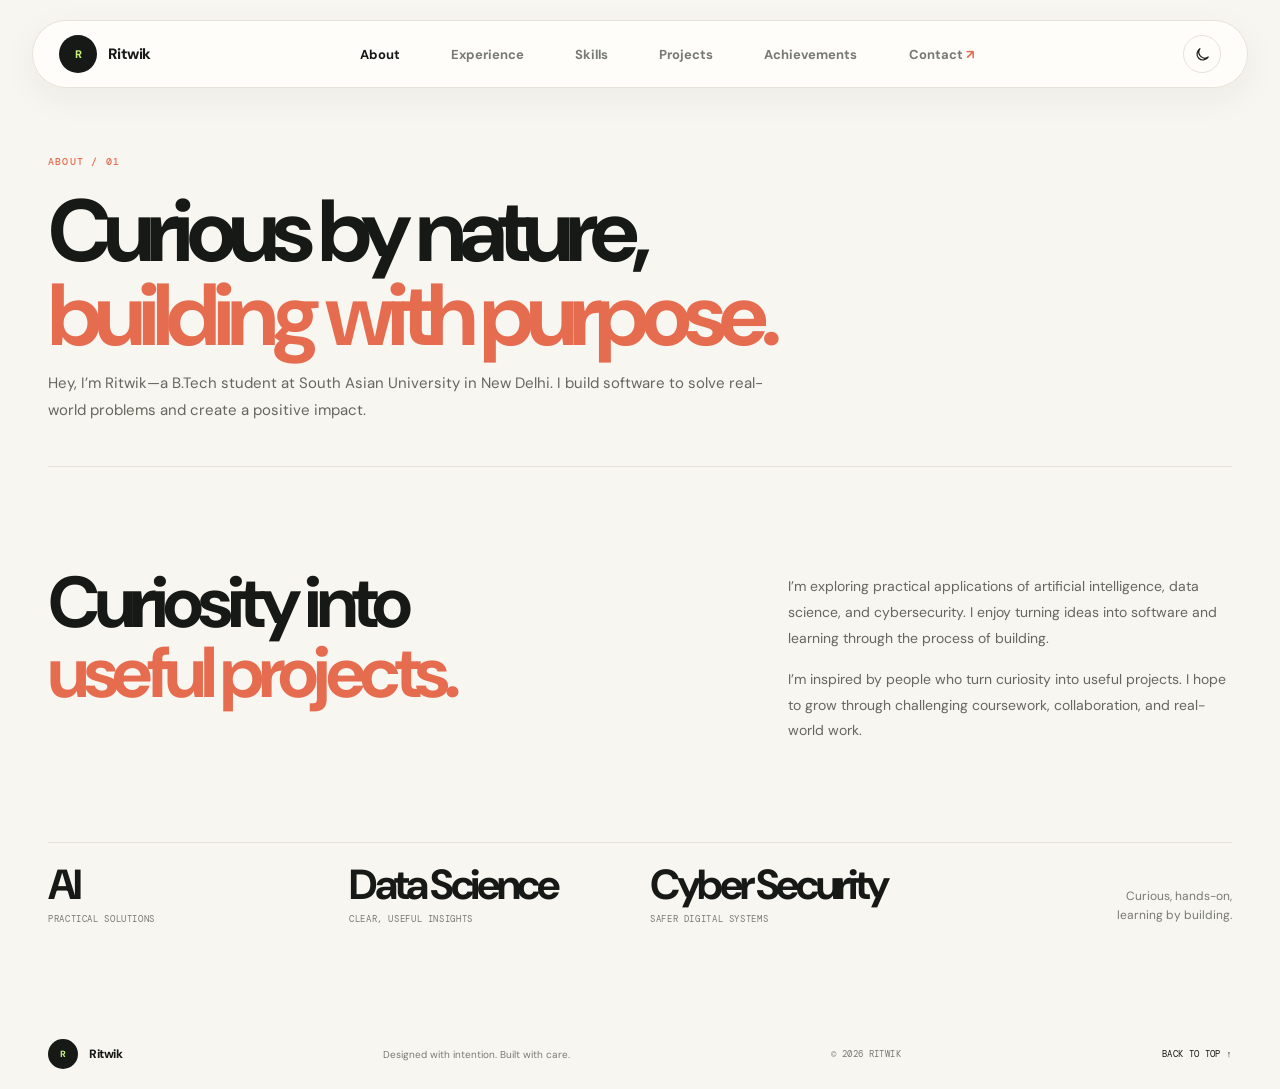
==== about.html @ ce810cea "Uploaded all the necessary files of my Portfolio" ====
<!doctype html>
<html lang="en">
  <head>
    <meta charset="UTF-8" />
    <meta name="viewport" content="width=device-width, initial-scale=1.0" />
    <meta name="description" content="Learn about Ritwik, a computer science student interested in AI, data science, and cybersecurity." />
    <meta name="theme-color" content="#f8f6f1" />
    <title>About — Ritwik</title>
    <link rel="preconnect" href="https://fonts.googleapis.com" />
    <link rel="preconnect" href="https://fonts.gstatic.com" crossorigin />
    <link href="https://fonts.googleapis.com/css2?family=DM+Mono:wght@400;500&family=DM+Sans:wght@400;500;600;700;800&display=swap" rel="stylesheet" />
    <link rel="stylesheet" href="styles.css" />
    <script src="script.js" defer></script>
  </head>
  <body>
    <header class="site-header">
      <a class="brand" href="index.html" aria-label="Ritwik, home"><span class="brand-mark">R</span><span>Ritwik</span></a>
      <nav class="site-nav" id="primary-nav" aria-label="Main navigation">
        <a href="about.html" aria-current="page">About</a><a href="experience.html">Experience</a><a href="skills.html">Skills</a><a href="projects.html">Projects</a><a href="achievements.html">Achievements</a><a href="contact.html">Contact <span class="nav-arrow" aria-hidden="true">↗</span></a>
      </nav>
      <button class="theme-toggle" type="button" aria-label="Switch to dark mode" aria-pressed="false">
        <svg class="theme-icon theme-icon-moon" viewBox="0 0 24 24" aria-hidden="true"><path d="M20.2 15.6A8.5 8.5 0 0 1 8.4 3.8 8.6 8.6 0 1 0 20.2 15.6Z" /></svg>
        <svg class="theme-icon theme-icon-sun" viewBox="0 0 24 24" aria-hidden="true"><circle cx="12" cy="12" r="4" /><path d="M12 2v2m0 16v2M4.93 4.93l1.42 1.42m11.3 11.3 1.42 1.42M2 12h2m16 0h2M4.93 19.07l1.42-1.42m11.3-11.3 1.42-1.42" /></svg>
      </button>
      <button class="menu-toggle" type="button" aria-expanded="false" aria-controls="primary-nav"><span class="sr-only">Toggle navigation</span><span></span><span></span></button>
    </header>
    <main class="page-main">
      <section class="page-hero section-shell">
        <p class="eyebrow">ABOUT / 01</p>
        <h1>Curious by nature,<br /><span>building with purpose.</span></h1>
        <p>Hey, I’m Ritwik—a B.Tech student at South Asian University in New Delhi. I build software to solve real-world problems and create a positive impact.</p>
      </section>
      <section class="page-content section-shell">
        <div class="about-layout">
          <h2>Curiosity into<br /><span>useful projects.</span></h2>
          <div class="about-copy">
            <p>I’m exploring practical applications of artificial intelligence, data science, and cybersecurity. I enjoy turning ideas into software and learning through the process of building.</p>
            <p>I’m inspired by people who turn curiosity into useful projects. I hope to grow through challenging coursework, collaboration, and real-world work.</p>
          </div>
        </div>
        <div class="stat-row">
          <div class="stat"><strong>AI</strong><span>PRACTICAL SOLUTIONS</span></div>
          <div class="stat"><strong>Data Science</strong><span>CLEAR, USEFUL INSIGHTS</span></div>
          <div class="stat"><strong>Cyber Security</strong><span>SAFER DIGITAL SYSTEMS</span></div>
          <p class="stat-note">Curious, hands-on,<br />learning by building.</p>
        </div>
      </section>
    </main>
    <footer class="site-footer section-shell">
      <a class="brand footer-brand" href="index.html"><span class="brand-mark">R</span><span>Ritwik</span></a><p>Designed with intention. Built with care.</p><span>© <span id="current-year">2026</span> RITWIK</span><a class="back-top" href="about.html">BACK TO TOP ↑</a>
    </footer>
  </body>
</html>
---- styles.css ----
:root {
  color-scheme: light;
  --paper: #f8f6f1;
  --ink: #171916;
  --muted: #777a72;
  --line: #e6e2d9;
  --orange: #e66c4f;
  --lime: #c5f47c;
  --forest: #102a24;
  --header-bg: rgba(255, 254, 251, .88);
  --surface: #fffefa;
  --section-alt: #f0eee7;
  --contact-bg: #ebe8de;
  --body-muted: #65675f;
  --tag-text: #72736a;
  --tag-border: #e4e1d9;
  --card-bg: rgba(255, 255, 255, .82);
  --feature-card-bg: linear-gradient(110deg, #fbf0df, #fffdfa 70%);
  --pill-bg: rgba(255, 255, 255, .7);
  --pill-ink: #102a24;
  --mark-bg: #fff;
  --grid-line: rgba(60, 55, 45, .045);
  --mono: "DM Mono", "Courier New", monospace;
  --sans: "DM Sans", Arial, sans-serif;
}

:root[data-theme="dark"] {
  color-scheme: dark;
  --paper: #121714;
  --ink: #f1f0e9;
  --muted: #b4b9b1;
  --line: #343c36;
  --orange: #f18469;
  --forest: #0c2821;
  --header-bg: rgba(27, 33, 29, .92);
  --surface: #1b211d;
  --section-alt: #1a211c;
  --contact-bg: #171d19;
  --body-muted: #c1c5bd;
  --tag-text: #c1c6bd;
  --tag-border: #3a433c;
  --card-bg: rgba(255, 255, 255, .045);
  --feature-card-bg: linear-gradient(110deg, #302a22, #242923 70%);
  --pill-bg: #29332c;
  --pill-ink: #e0e9df;
  --mark-bg: #29332c;
  --grid-line: rgba(220, 230, 215, .055);
}

* { box-sizing: border-box; }
html { scroll-behavior: smooth; scroll-padding-top: 100px; }
body {
  margin: 0;
  background: var(--paper);
  color: var(--ink);
  font-family: var(--sans);
  -webkit-font-smoothing: antialiased;
}
a { color: inherit; text-decoration: none; }
button { font: inherit; }
.sr-only {
  position: absolute;
  width: 1px;
  height: 1px;
  padding: 0;
  margin: -1px;
  overflow: hidden;
  clip: rect(0, 0, 0, 0);
  white-space: nowrap;
  border: 0;
}
.section-shell { width: min(1200px, calc(100% - 96px)); margin-inline: auto; }
.site-header {
  z-index: 20;
  position: absolute;
  top: 20px;
  left: 50%;
  transform: translateX(-50%);
  width: min(1240px, calc(100% - 64px));
  height: 68px;
  padding: 0 26px;
  display: flex;
  align-items: center;
  justify-content: space-between;
  border: 1px solid var(--line);
  border-radius: 50px;
  background: var(--header-bg);
  box-shadow: 0 10px 35px rgba(40, 35, 25, .055);
  backdrop-filter: blur(14px);
}
.brand { display: inline-flex; align-items: center; gap: 11px; font-size: 15px; font-weight: 800; letter-spacing: -.04em; }
.brand-mark {
  width: 38px;
  height: 38px;
  display: grid;
  place-items: center;
  border-radius: 50%;
  color: var(--lime);
  background: var(--ink);
  font-size: 11px;
  letter-spacing: -.04em;
}
.site-nav { display: flex; align-items: center; gap: clamp(24px, 4vw, 52px); }
.site-nav a { color: var(--muted); font-size: 13px; font-weight: 700; transition: color .2s ease; }
.site-nav a:hover, .site-nav a:focus-visible { color: var(--orange); }
.nav-arrow { color: var(--orange); }
.theme-toggle {
  width: 38px;
  height: 38px;
  display: grid;
  place-items: center;
  flex: none;
  border: 1px solid var(--line);
  border-radius: 50%;
  color: var(--ink);
  background: transparent;
  cursor: pointer;
  transition: color .2s, background .2s, border-color .2s;
}
.theme-toggle:hover { color: var(--orange); background: var(--surface); }
.theme-toggle:focus-visible, .menu-toggle:focus-visible, .site-nav a:focus-visible, a:focus-visible { outline: 2px solid var(--orange); outline-offset: 3px; }
.theme-icon { width: 17px; height: 17px; fill: none; stroke: currentColor; stroke-linecap: round; stroke-linejoin: round; stroke-width: 1.7; }
.theme-icon-sun { display: none; }
:root[data-theme="dark"] .theme-icon-moon { display: none; }
:root[data-theme="dark"] .theme-icon-sun { display: block; }
.menu-toggle { display: none; }

.hero {
  min-height: 0;
  height: auto;
  position: relative;
  padding-top: 120px;
  padding-bottom: 78px;
  display: flex;
  flex-direction: column;
  overflow: hidden;
}
.hero-grid, .contact-grid {
  position: absolute;
  inset: 0 calc((1200px - 100vw) / 2);
  pointer-events: none;
  background-image: linear-gradient(var(--grid-line) 1px, transparent 1px), linear-gradient(90deg, var(--grid-line) 1px, transparent 1px);
  background-size: 74px 74px;
  mask-image: linear-gradient(to bottom, black 0%, rgba(0,0,0,.7) 66%, transparent 100%);
}
.hero-copy { position: relative; z-index: 2; width: 100%; margin-top: 58px; }
.eyebrow {
  margin: 0;
  color: var(--orange);
  font: 500 10px/1.5 var(--mono);
  letter-spacing: .12em;
}
.hero .eyebrow { margin-bottom: 27px; }
.status-dot, .live-label span {
  width: 7px;
  height: 7px;
  display: inline-block;
  vertical-align: 1px;
  margin-right: 7px;
  border-radius: 50%;
  background: #88b958;
  box-shadow: 0 0 0 3px rgba(136, 185, 88, .14);
}
.eyebrow-divider { padding: 0 7px; color: #aaa69d; }
.hero h1 {
  margin: 0;
  font-size: clamp(76px, 9.2vw, 118px);
  line-height: .86;
  letter-spacing: -.092em;
  font-weight: 800;
  white-space: nowrap;
}
.hero h1 span { color: var(--orange); }
.hero-bottom { display: flex; align-items: end; justify-content: space-between; max-width: 555px; margin-top: 29px; }
.hero-description { width: 330px; margin: 0; color: var(--body-muted); font-size: 14px; line-height: 1.8; }
.round-link {
  width: 45px;
  height: 45px;
  display: grid;
  place-items: center;
  flex: none;
  border: 1px solid var(--line);
  border-radius: 50%;
  font-size: 20px;
  transition: color .2s, background .2s, transform .2s;
}
.round-link:hover { color: var(--paper); background: var(--ink); transform: translateY(3px); }
.profile-card {
  position: relative;
  z-index: 3;
  width: 100%;
  min-height: 0;
  padding: 28px 36px 22px;
  overflow: hidden;
  color: #fff;
  background-color: var(--forest);
  background-image: linear-gradient(rgba(255,255,255,.035) 1px, transparent 1px), linear-gradient(90deg, rgba(255,255,255,.035) 1px, transparent 1px);
  background-size: 42px 42px;
  border: 1px solid rgba(255,255,255,.2);
  border-radius: 9px;
  box-shadow: 0 28px 65px rgba(27, 38, 29, .2);
}
.card-topline, .card-footer { position: relative; z-index: 2; display: flex; justify-content: space-between; align-items: center; }
.card-topline { color: #a7b8ae; font: 500 9px var(--mono); letter-spacing: .08em; }
.live-label { color: var(--lime); }
.live-label span { width: 6px; height: 6px; margin-right: 5px; background: var(--lime); box-shadow: none; }
.profile-main { position: relative; z-index: 2; display: flex; align-items: center; gap: 24px; margin: 31px 0 30px; }
.avatar {
  position: relative;
  width: 128px;
  height: 128px;
  display: grid;
  place-items: center;
  flex: none;
  overflow: hidden;
  border: 5px solid rgba(255,255,255,.92);
  border-radius: 27px;
  background: #d7edbd;
  color: #22402e;
}
.avatar > span:first-child { font-size: 32px; font-weight: 800; letter-spacing: -.09em; }
.avatar-photo { position: absolute; z-index: 2; inset: 0; width: 100%; height: 100%; object-fit: cover; opacity: 0; }
.avatar-photo.is-loaded { opacity: 1; }
.avatar-orbit { position: absolute; width: 120px; height: 40px; border: 1px solid rgba(34,64,46,.3); border-radius: 50%; transform: rotate(-35deg); }
.profile-greeting { margin: 0 0 1px; color: #abb9b1; font-size: 15px; }
.profile-intro h2 { margin: 0; font-size: clamp(32px, 4vw, 54px); line-height: 1.1; letter-spacing: -.06em; }
.profile-intro > p:last-child { margin: 8px 0 0; color: #b7c4bd; font-size: 14px; }
.card-footer { border-top: 1px solid rgba(255,255,255,.14); padding-top: 14px; color: #a8b7ae; font: 9px var(--mono); letter-spacing: .07em; }
.card-footer span:last-child span { color: var(--lime); }
.pin-icon { color: var(--lime); font-size: 14px; }
.card-decoration { position: absolute; right: 30px; bottom: 70px; color: rgba(255,255,255,.035); font-size: 120px; font-weight: 800; letter-spacing: -.1em; }
.hero-index { position: absolute; left: 0; bottom: 51px; color: var(--muted); font: 10px var(--mono); letter-spacing: .08em; }
.hero .floating-note {
  display: none;
}
.floating-note {
  position: absolute;
  z-index: 1;
  width: 75px;
  height: 75px;
  display: grid;
  place-items: center;
  color: #fffdf7;
  opacity: .8;
  transform: rotate(-12deg);
}
.floating-note svg { width: 42px; stroke: currentColor; stroke-width: 1.7; }
.note-database { top: 170px; right: 40px; background: #e6a181; transform: rotate(12deg); }
.note-code { top: 405px; right: 51%; background: #d7c6de; font: 18px var(--mono); transform: rotate(7deg); }
.note-spark { top: 248px; right: 9%; background: #d4dfca; transform: rotate(-9deg); }

.content-section { padding-top: 122px; padding-bottom: 126px; }
.page-main { min-height: calc(100vh - 110px); padding-top: 118px; }
.page-hero { padding-top: 36px; padding-bottom: 42px; border-bottom: 1px solid var(--line); }
.page-hero h1 { max-width: 1000px; margin: 20px 0 12px; font-size: clamp(48px, 8vw, 88px); line-height: .96; letter-spacing: -.08em; }
.page-hero h1 span { color: var(--orange); }
.page-hero > p:last-child { max-width: 720px; margin: 0; color: var(--body-muted); font-size: 15px; line-height: 1.8; }
.page-content { padding-top: 54px; padding-bottom: 90px; }
.page-main .projects { padding-top: 0; padding-bottom: 90px; }
.page-main .credentials { padding-top: 0; padding-bottom: 90px; }
.page-main .contact-area { margin-top: 12px; }
.site-nav a[aria-current="page"] { color: var(--ink); }
.section-heading { display: flex; justify-content: space-between; align-items: center; padding-bottom: 19px; border-bottom: 1px solid var(--line); }
.section-number { color: var(--muted); font: 10px var(--mono); }
.about-layout { display: grid; grid-template-columns: 1.05fr .75fr; gap: 10%; padding-top: 47px; }
.about-layout h2, .experience-layout > h2, .projects-heading h2 {
  margin: 0;
  font-size: clamp(42px, 6vw, 72px);
  line-height: .98;
  letter-spacing: -.075em;
}
.about-layout h2 span, .experience-layout > h2 span, .projects-heading h2 span { color: var(--orange); }
.about-copy { padding-top: 6px; color: var(--body-muted); font-size: 14px; line-height: 1.85; }
.about-copy p { margin: 0 0 15px; }
.text-link { display: inline-flex; gap: 14px; align-items: center; margin-top: 8px; color: var(--ink); font-size: 12px; font-weight: 700; }
.text-link span { color: var(--orange); font-size: 17px; }
.stat-row { display: grid; grid-template-columns: repeat(3, 1fr) 1fr; gap: 20px; margin-top: 83px; padding-top: 21px; border-top: 1px solid var(--line); }
.stat { display: flex; flex-direction: column; gap: 7px; }
.stat strong { font-size: 42px; line-height: 1; letter-spacing: -.08em; }
.stat strong span { color: var(--orange); }
.stat > span { color: var(--muted); font: 9px var(--mono); letter-spacing: .07em; }
.stat-note { align-self: end; justify-self: end; margin: 0; color: var(--muted); font-size: 12px; line-height: 1.6; text-align: right; }

.experience { padding-top: 75px; background: var(--section-alt); box-shadow: 0 0 0 100vmax var(--section-alt); clip-path: inset(0 -100vmax); }
.experience-layout { display: grid; grid-template-columns: .8fr 1.2fr; gap: 10%; padding-top: 50px; }
.timeline-item { display: grid; grid-template-columns: 120px 1fr; gap: 20px; padding: 0 0 30px; margin-bottom: 29px; border-bottom: 1px solid var(--line); }
.timeline-item:last-child { margin-bottom: 0; border: 0; }
.timeline-date { padding-top: 4px; color: var(--muted); font: 9px var(--mono); letter-spacing: .05em; }
.timeline-item h3 { margin: 0 0 10px; font-size: 16px; letter-spacing: -.03em; }
.timeline-company { color: var(--muted); font-size: 13px; font-weight: 500; }
.timeline-item p { max-width: 480px; margin: 0; color: var(--body-muted); font-size: 12px; line-height: 1.75; }
.tag-list { display: flex; flex-wrap: wrap; gap: 7px; margin-top: 14px; }
.tag-list span { padding: 6px 9px; border: 1px solid var(--tag-border); border-radius: 3px; color: var(--tag-text); font: 9px var(--mono); }
.experience .tag-list span { border-color: var(--line); }
.education-section { padding-top: 56px; padding-bottom: 48px; }
.education-grid { display: grid; grid-template-columns: 1fr 1fr; gap: 16px; padding-top: 27px; }
.education-card { min-height: 295px; padding: 25px 27px; border: 1px solid var(--line); border-radius: 8px; background: var(--surface); }
.education-current { border-top: 3px solid var(--orange); }
.education-card-top { display: flex; justify-content: space-between; align-items: center; margin-bottom: 24px; }
.education-index { color: var(--orange); font: 12px var(--mono); }
.education-status { padding: 7px 10px; border: 1px solid var(--line); border-radius: 20px; color: var(--muted); font: 8px var(--mono); letter-spacing: .06em; }
.education-card > .eyebrow { margin-bottom: 10px; }
.education-card h2 { margin: 0 0 9px; font-size: clamp(24px, 3vw, 35px); line-height: 1.05; letter-spacing: -.055em; }
.education-card h3 { margin: 0 0 15px; color: var(--body-muted); font-size: 13px; font-weight: 600; }
.education-card h3 span { color: var(--muted); font-weight: 400; }
.education-card > p:not(.eyebrow) { max-width: 450px; margin: 0; color: var(--muted); font-size: 12px; line-height: 1.7; }
.education-card .tag-list span { border-color: var(--line); }
.community-panel { display: grid; grid-template-columns: .82fr 1.18fr; gap: 56px; margin-bottom: 85px; padding: 42px 48px; border-radius: 12px; background: var(--forest); color: #fff; }
.community-intro .eyebrow { color: var(--lime); }
.community-intro h2 { margin: 22px 0 15px; font-size: clamp(30px, 4vw, 48px); line-height: 1; letter-spacing: -.07em; }
.community-intro > p:last-child { max-width: 290px; margin: 0; color: #bac6bf; font-size: 12px; line-height: 1.7; }
.community-list { align-self: center; }
.community-item { display: grid; grid-template-columns: 35px 1fr; gap: 13px; padding: 17px 0; border-bottom: 1px solid rgba(255,255,255,.15); }
.community-item:first-child { padding-top: 0; }
.community-item:last-child { padding-bottom: 0; border-bottom: 0; }
.community-item > span { padding-top: 2px; color: var(--lime); font: 10px var(--mono); }
.community-item h3 { margin: 0 0 5px; font-size: 14px; letter-spacing: -.02em; }
.community-item p { margin: 0; color: #bac6bf; font-size: 11px; line-height: 1.6; }
.skills-page-grid { display: grid; grid-template-columns: 1fr 1fr; gap: 15px; padding-top: 54px; padding-bottom: 90px; }
.skills-card { position: relative; min-height: 250px; padding: 28px; overflow: hidden; border: 1px solid var(--line); border-radius: 8px; background: var(--section-alt); }
.skills-card-index { position: absolute; top: 24px; right: 25px; color: var(--muted); font: 10px var(--mono); }
.skills-card h2 { margin: 24px 0 0; font-size: clamp(25px, 3vw, 38px); line-height: 1.02; letter-spacing: -.065em; }
.skills-card .skill-chips { justify-content: flex-start; margin-top: 25px; }
.skills-card .skill-chips span { border-color: var(--line); color: var(--body-muted); }
.skills-band { padding: 33px 0 37px; background: var(--forest); color: white; }
.skills-inner { display: flex; align-items: center; justify-content: space-between; gap: 40px; }
.skills-band .eyebrow { flex: none; color: var(--lime); }
.skill-chips { display: flex; justify-content: end; flex-wrap: wrap; gap: 9px; }
.skill-chips span { padding: 9px 13px; border: 1px solid rgba(255,255,255,.2); border-radius: 30px; color: #d8e0db; font-size: 10px; }

.projects { padding-top: 122px; }
.projects-heading { display: flex; justify-content: space-between; align-items: end; padding: 41px 0 38px; }
.projects-heading > p { margin: 0 0 5px; color: var(--muted); font-size: 12px; line-height: 1.7; }
.project-grid { display: grid; grid-template-columns: 1fr 1fr; gap: 48px 24px; }
.project-card { min-width: 0; }
.project-large { grid-column: 1 / -1; }
.project-visual {
  position: relative;
  height: 295px;
  display: block;
  overflow: hidden;
  border-radius: 4px;
}
.project-large .project-visual { height: 390px; }
.visual-label { position: absolute; z-index: 2; top: 20px; left: 22px; color: rgba(30,35,29,.62); font: 9px var(--mono); letter-spacing: .1em; }
.visual-finstep { background: linear-gradient(135deg, #d9e8d2, #edf0df 70%); }
.finstep-wordmark { position: absolute; top: 28%; left: 10%; color: #183c2b; font-size: clamp(34px, 5vw, 58px); font-weight: 800; letter-spacing: -.09em; }
.finstep-wordmark span { color: #6fae6b; }
.finstep-caption { position: absolute; left: 11%; bottom: 17%; color: #58705d; font-size: 15px; font-weight: 600; line-height: 1.35; }
.finstep-ui { position: absolute; top: 22%; right: 8%; width: 49%; padding: 18px; border: 1px solid rgba(32,64,43,.12); border-radius: 8px; background: rgba(255,255,255,.82); box-shadow: 0 15px 40px rgba(32,64,43,.11); color: #58665a; font: 8px var(--mono); letter-spacing: .04em; }
.finstep-ui > span:first-child { display: flex; justify-content: space-between; gap: 8px; padding-bottom: 15px; border-bottom: 1px solid #e8ede4; }
.finstep-ui b { color: #78a873; font-size: 7px; }
.finstep-ui > span:last-child { display: block; margin-top: 11px; color: #7f9180; font-size: 7px; }
.finstep-bars { height: 75px; display: flex; align-items: end; gap: 7px; padding-top: 12px; }
.finstep-bars i { flex: 1; min-height: 25%; border-radius: 3px 3px 0 0; background: #9dc899; }
.finstep-bars i:nth-child(2) { height: 48%; }
.finstep-bars i:nth-child(3) { height: 37%; }
.finstep-bars i:nth-child(4) { height: 70%; }
.finstep-bars i:nth-child(5) { height: 56%; }
.finstep-bars i:nth-child(6) { height: 88%; background: #69a86d; }
.finstep-bars i:nth-child(7) { height: 67%; }
.visual-donation { background: #f0dfd6; }
.donation-cross { position: absolute; top: 22%; left: 18%; width: 96px; height: 96px; display: grid; place-items: center; border-radius: 26px; background: #fff9f3; color: #df735e; font-size: 83px; font-weight: 400; line-height: 1; box-shadow: 0 14px 30px rgba(104,58,43,.1); }
.donation-title { position: absolute; top: 28%; right: 15%; color: #5c514b; font-size: clamp(22px, 3.2vw, 36px); font-weight: 800; line-height: .96; letter-spacing: -.08em; }
.donation-records { position: absolute; right: 15%; bottom: 17%; width: 55%; display: grid; gap: 8px; }
.donation-records i { height: 8px; border-radius: 10px; background: rgba(255,255,255,.8); }
.donation-records i:nth-child(2) { width: 78%; }
.donation-records i:nth-child(3) { width: 90%; }
.donation-records i:nth-child(4) { width: 63%; }
.visual-rover { background: #e2e8d9; }
.rover-art { position: absolute; top: 35%; left: 16%; width: 68%; height: 80px; display: flex; align-items: center; justify-content: space-between; }
.rover-wheel { width: 39px; height: 57px; border: 6px solid #384b3c; border-radius: 14px; background: #9eac95; }
.rover-chassis { position: absolute; left: 20%; right: 20%; height: 45px; border-radius: 10px; background: #758c70; box-shadow: inset 0 -7px rgba(24, 53, 38, .13); }
.rover-sensor { position: absolute; top: 0; left: 50%; width: 44px; height: 20px; border: 4px solid #304a3b; border-radius: 50%; background: #e0e8d7; transform: translate(-50%, -40%); }
.rover-caption { position: absolute; bottom: 18%; left: 18%; color: #4b624d; font: 10px var(--mono); letter-spacing: .1em; }
.visual-radar { background: #122c25; }
.visual-radar .visual-label { color: rgba(255,255,255,.62); }
.radar-scope { position: absolute; top: 18%; left: 13%; width: 190px; height: 190px; overflow: hidden; border: 1px solid rgba(197,244,124,.45); border-radius: 50%; background: repeating-radial-gradient(circle, transparent 0 31px, rgba(197,244,124,.2) 32px 33px), linear-gradient(90deg, transparent calc(50% - .5px), rgba(197,244,124,.22) 50%, transparent calc(50% + .5px)), linear-gradient(transparent calc(50% - .5px), rgba(197,244,124,.22) 50%, transparent calc(50% + .5px)); }
.radar-scope::before, .radar-scope::after { position: absolute; inset: 25%; border: 1px solid rgba(197,244,124,.2); border-radius: 50%; content: ""; }
.radar-scope::after { inset: 0; }
.radar-scope b { position: absolute; inset: 0; border-radius: 50%; background: conic-gradient(from 25deg, transparent 0deg, rgba(197,244,124,.38) 50deg, transparent 52deg); }
.radar-scope i { position: absolute; z-index: 1; width: 6px; height: 6px; border-radius: 50%; background: var(--lime); box-shadow: 0 0 10px var(--lime); }
.radar-scope i:nth-child(1) { top: 28%; left: 64%; }
.radar-scope i:nth-child(2) { top: 59%; left: 72%; }
.radar-scope i:nth-child(3) { top: 69%; left: 38%; }
.radar-caption { position: absolute; top: 39%; right: 11%; color: #e7f1e7; font-size: 19px; font-weight: 800; line-height: 1.05; letter-spacing: -.05em; }
.visual-drone { background: linear-gradient(135deg, #e8dfd3, #dce5d8); }
.drone-frame { position: absolute; top: 48%; left: 48%; width: 220px; height: 170px; transform: translate(-50%, -50%); }
.drone-arm { position: absolute; z-index: 1; top: 50%; left: 50%; width: 100px; height: 7px; border-radius: 8px; background: #6a7968; transform-origin: left center; }
.drone-arm:nth-child(1) { transform: rotate(42deg); }
.drone-arm:nth-child(2) { transform: rotate(138deg); }
.drone-arm:nth-child(3) { transform: rotate(222deg); }
.drone-arm:nth-child(4) { transform: rotate(318deg); }
.drone-motor { position: absolute; z-index: 2; width: 38px; height: 38px; border: 5px solid #536652; border-radius: 50%; background: #f0ede3; box-shadow: inset 0 0 0 5px #aab79e; }
.drone-motor:nth-child(5) { top: 8px; left: 8px; }
.drone-motor:nth-child(6) { top: 8px; right: 8px; }
.drone-motor:nth-child(7) { bottom: 8px; left: 8px; }
.drone-motor:nth-child(8) { right: 8px; bottom: 8px; }
.drone-body { position: absolute; z-index: 3; top: 67px; left: 84px; width: 52px; height: 38px; border-radius: 15px; background: #dc795d; box-shadow: 0 7px 14px rgba(67, 55, 44, .16); }
.drone-controller { position: absolute; z-index: 4; top: 77px; left: 98px; width: 24px; height: 18px; border: 2px solid #405543; border-radius: 5px; background: #c5f47c; }
.drone-caption { position: absolute; right: 10%; bottom: 17%; color: #526451; font: 9px/1.5 var(--mono); letter-spacing: .08em; text-align: right; }
.orbit-sun { position: absolute; top: 39%; left: 51%; width: 76px; height: 76px; border-radius: 50%; background: #e87855; box-shadow: 0 0 0 15px rgba(232,120,85,.11), 0 0 0 32px rgba(232,120,85,.07); }
.orbit-ring { position: absolute; top: 50%; left: 50%; border: 1px solid rgba(43,68,51,.34); border-radius: 50%; transform: translate(-50%,-50%) rotate(-22deg); }
.ring-one { width: 430px; height: 175px; }
.ring-two { width: 570px; height: 255px; transform: translate(-50%,-50%) rotate(31deg); }
.orbit-caption { position: absolute; right: 12%; bottom: 16%; color: #354c3c; font-size: 18px; font-weight: 700; line-height: 1.15; letter-spacing: -.05em; }
.visual-fieldnotes { display: grid; place-items: center; background: #ead9cc; }
.fieldnotes-paper { width: 190px; height: 220px; display: flex; flex-direction: column; justify-content: space-between; padding: 20px; transform: rotate(-7deg); color: #34372d; background: #f7f0e2; box-shadow: 8px 16px 35px rgba(67,49,38,.13); }
.fieldnotes-paper > span:first-child { font-size: 28px; font-weight: 800; line-height: .85; letter-spacing: -.08em; }
.paper-line { height: 1px; background: #d4cbb9; }
.paper-scribble { color: #81846f; font: 11px/1.5 var(--mono); }
.visual-common { background: #d5e0dc; }
.common-title { position: absolute; top: 29%; left: 13%; font-size: clamp(38px, 5vw, 61px); font-weight: 800; line-height: .85; letter-spacing: -.09em; }
.common-title span { color: var(--orange); }
.common-stamp { position: absolute; right: 15%; top: 27%; width: 81px; height: 81px; display: grid; place-items: center; border: 1px solid #566e61; border-radius: 50%; color: #566e61; font: 9px/1.4 var(--mono); text-align: center; transform: rotate(12deg); }
.project-meta { display: flex; justify-content: space-between; gap: 16px; margin-top: 17px; }
.project-meta h3 { margin: 0 0 5px; font-size: 14px; letter-spacing: -.03em; }
.project-meta p { margin: 0; color: var(--muted); font-size: 11px; line-height: 1.65; }
.project-year { padding-top: 2px; color: var(--muted); font: 9px var(--mono); }
.project-card .tag-list { margin-top: 11px; }
.project-card .tag-list span { padding: 5px 8px; }

.credentials { padding-top: 100px; }
.credentials-heading { display: flex; justify-content: space-between; align-items: center; gap: 20px; padding: 30px 0 27px; }
.credentials-heading h2 { margin: 0; font-size: clamp(42px, 6vw, 66px); line-height: 1; letter-spacing: -.075em; }
.credentials-heading h2 span { color: var(--orange); }
.credentials-heading > p { margin: 0; padding: 13px 17px; border: 1px solid var(--line); border-radius: 30px; background: var(--pill-bg); color: var(--pill-ink); font-size: 10px; font-weight: 800; white-space: nowrap; }
.credentials-heading > p span { color: #a7a499; }
.credential-grid { display: grid; grid-template-columns: 1fr 1fr; gap: 12px; }
.credential-card { display: flex; align-items: center; gap: 17px; min-height: 145px; padding: 19px 20px; border: 1px solid var(--line); border-radius: 8px; background: var(--card-bg); }
.credential-featured { grid-column: 1 / -1; background: var(--feature-card-bg); }
.credential-mark { width: 52px; height: 52px; display: grid; place-items: center; flex: none; border: 1px solid var(--line); border-radius: 9px; background: var(--mark-bg); color: var(--forest); font-size: 23px; font-weight: 800; }
.aws-mark { color: #f27b13; }
.databricks-mark { color: #ff493d; font-size: 33px; }
.security-mark { color: #233a55; }
.django-mark { color: #0c362a; font-size: 24px; letter-spacing: -.08em; }
.research-mark { border: 0; background: var(--forest); color: var(--lime); font-size: 17px; }
.credential-info { min-width: 0; flex: 1; }
.credential-info .eyebrow { margin-bottom: 5px; font-weight: 700; }
.credential-info h3 { margin: 0 0 6px; font-size: 16px; letter-spacing: -.035em; }
.credential-info > p:last-child { margin: 0; color: var(--muted); font-size: 12px; line-height: 1.6; }
.credential-date { align-self: flex-start; flex: none; padding: 9px 11px; border: 1px solid var(--line); border-radius: 24px; color: var(--pill-ink); background: var(--pill-bg); font-size: 10px; font-weight: 700; }

.contact-area { position: relative; padding: 39px 0 0; overflow: hidden; background: var(--contact-bg); }
.contact-grid { inset: 0; background-size: 62px 62px; opacity: .65; mask-image: linear-gradient(to bottom, transparent, black 35%, transparent); }
.contact-panel { position: relative; z-index: 1; display: flex; align-items: center; justify-content: space-between; gap: 35px; min-height: 310px; padding: 48px 56px; overflow: hidden; border-radius: 30px; background: var(--forest); color: white; }
.contact-copy { max-width: 760px; }
.contact-copy h2 { margin: 24px 0 2px; font-size: clamp(38px, 5vw, 73px); line-height: 1.09; letter-spacing: -.065em; }
.contact-copy > p:last-child { max-width: 770px; margin: 0; color: #bac6bf; font-size: 15px; line-height: 1.6; }
.contact-actions { display: flex; align-items: center; gap: 10px; flex: none; }
.contact-action { display: inline-flex; align-items: center; justify-content: center; gap: 10px; min-width: 112px; padding: 17px 19px; border: 1px solid rgba(255,255,255,.23); border-radius: 35px; color: white; background: rgba(255,255,255,.08); font-size: 13px; font-weight: 800; white-space: nowrap; transition: transform .2s, background .2s, color .2s; }
.contact-action:hover { transform: translateY(-2px); background: rgba(255,255,255,.16); }
.contact-action.contact-email { border-color: var(--lime); color: var(--ink); background: var(--lime); }
.contact-action.contact-email:hover { background: #d3ffa0; }
.site-footer { position: relative; z-index: 1; display: flex; justify-content: space-between; align-items: center; gap: 20px; padding: 24px 0 20px; }
.footer-brand { font-size: 12px; }
.footer-brand .brand-mark { width: 30px; height: 30px; font-size: 9px; }
.site-footer > p { margin: 0; color: var(--muted); font-size: 10px; }
.site-footer > span, .back-top { color: var(--muted); font: 9px var(--mono); letter-spacing: .04em; }
.back-top { color: var(--ink); }

@media (min-width: 1500px) {
  .hero { min-height: 900px; }
}
@media (max-width: 900px) {
  .section-shell { width: min(100% - 60px, 720px); }
  .hero { height: auto; min-height: 0; padding-top: 120px; padding-bottom: 70px; }
  .hero-copy { width: 100%; }
  .hero h1 { font-size: clamp(76px, 10vw, 108px); }
  .profile-card { width: 100%; }
  .hero-index { bottom: 60px; }
  .note-code { right: 47%; top: 420px; }
  .about-layout, .experience-layout { grid-template-columns: 1fr 1fr; gap: 7%; }
  .timeline-item { grid-template-columns: 90px 1fr; gap: 14px; }
  .community-panel { grid-template-columns: .8fr 1.2fr; gap: 26px; padding: 35px; }
  .skills-inner { align-items: flex-start; flex-direction: column; gap: 19px; }
  .skill-chips { justify-content: flex-start; }
  .project-large .project-visual { height: 340px; }
  .credentials-heading { align-items: flex-start; flex-direction: column; }
  .credentials-heading > p { white-space: normal; }
  .contact-panel { align-items: flex-start; flex-direction: column; gap: 28px; padding: 37px 32px; }
  .contact-actions { flex-wrap: wrap; }
}
@media (max-width: 620px) {
  html { scroll-padding-top: 78px; }
  .section-shell { width: calc(100% - 40px); }
  .site-header { top: 12px; width: calc(100% - 28px); height: 58px; padding: 0 15px; }
  .brand { gap: 8px; font-size: 13px; }
  .brand-mark { width: 33px; height: 33px; }
  .theme-toggle { width: 36px; height: 36px; margin-left: auto; margin-right: 9px; }
  .menu-toggle {
    display: flex;
    width: 39px;
    height: 39px;
    flex-direction: column;
    justify-content: center;
    align-items: center;
    gap: 5px;
    border: 1px solid var(--line);
    border-radius: 50%;
    background: transparent;
    cursor: pointer;
  }
  .menu-toggle > span:not(.sr-only) { width: 14px; height: 1px; background: var(--ink); }
  .site-nav {
    position: absolute;
    top: 66px;
    right: 0;
    left: 0;
    display: none;
    flex-direction: column;
    align-items: stretch;
    gap: 0;
    padding: 8px 17px;
    border: 1px solid var(--line);
    border-radius: 18px;
    background: var(--surface);
    box-shadow: 0 14px 35px rgba(40,35,25,.1);
  }
  .site-nav.is-open { display: flex; }
  .site-nav a { padding: 13px 4px; border-bottom: 1px solid var(--line); }
  .site-nav a:last-child { border-bottom: 0; }
  .page-main { padding-top: 102px; }
  .page-hero { padding-top: 29px; padding-bottom: 30px; }
  .page-hero h1 { margin-top: 16px; font-size: clamp(42px, 11vw, 62px); }
  .page-hero > p:last-child { font-size: 13px; }
  .page-content { padding-top: 36px; padding-bottom: 60px; }
  .hero { min-height: 0; padding-top: 96px; padding-bottom: 58px; }
  .hero-grid { background-size: 56px 56px; }
  .hero-copy { width: 100%; margin-top: 42px; }
  .hero .eyebrow { max-width: 275px; margin-bottom: 25px; font-size: 9px; line-height: 1.8; }
  .hero h1 { font-size: clamp(43px, 12.2vw, 56px); }
  .hero-bottom { max-width: 100%; align-items: center; margin-top: 24px; }
  .hero-description { width: min(290px, calc(100% - 60px)); font-size: 12px; }
  .round-link { width: 39px; height: 39px; }
  .profile-card { width: 100%; padding: 19px 17px 15px; }
  .profile-main { gap: 16px; margin: 23px 0; }
  .avatar { width: 106px; height: 106px; border-radius: 25px; }
  .avatar > span:first-child { font-size: 27px; }
  .profile-intro h2 { font-size: 34px; }
  .profile-intro > p:last-child { font-size: 11px; }
  .card-footer { font-size: 8px; }
  .card-decoration { font-size: 85px; }
  .hero-index { display: none; }
  .floating-note { display: none; width: 52px; height: 52px; }
  .floating-note svg { width: 30px; }
  .note-database { top: 105px; right: 10px; }
  .note-code { top: 445px; right: 8%; }
  .note-spark { top: 460px; right: auto; left: 4%; }
  .content-section { padding-top: 78px; padding-bottom: 83px; }
  .section-heading { padding-bottom: 14px; }
  .eyebrow { font-size: 9px; }
  .about-layout, .experience-layout { grid-template-columns: 1fr; gap: 27px; padding-top: 33px; }
  .education-section { padding-top: 40px; padding-bottom: 30px; }
  .education-grid, .skills-page-grid { grid-template-columns: 1fr; gap: 12px; }
  .education-card { min-height: 0; padding: 22px; }
  .education-card-top { margin-bottom: 19px; }
  .community-panel { grid-template-columns: 1fr; gap: 25px; margin-bottom: 55px; padding: 29px 22px; }
  .community-intro h2 { font-size: 37px; }
  .skills-page-grid { padding-top: 34px; padding-bottom: 60px; }
  .skills-card { min-height: 220px; padding: 23px; }
  .about-layout h2, .experience-layout > h2, .projects-heading h2 { font-size: clamp(45px, 12vw, 62px); }
  .about-copy { font-size: 13px; }
  .stat-row { grid-template-columns: repeat(3, 1fr); gap: 12px; margin-top: 50px; }
  .stat strong { font-size: 34px; }
  .stat > span { font-size: 7px; }
  .stat-note { display: none; }
  .experience { padding-top: 47px; }
  .timeline { padding-top: 5px; }
  .timeline-item { grid-template-columns: 1fr; gap: 8px; padding-bottom: 23px; margin-bottom: 23px; }
  .timeline-date { font-size: 9px; }
  .timeline-item h3 { font-size: 15px; }
  .timeline-item p { font-size: 11px; }
  .skills-band { padding: 27px 0; }
  .skill-chips { gap: 7px; }
  .skill-chips span { padding: 8px 10px; font-size: 9px; }
  .projects { padding-top: 79px; }
  .projects-heading { align-items: flex-start; flex-direction: column; gap: 13px; padding: 33px 0 26px; }
  .projects-heading > p { font-size: 11px; }
  .project-grid { grid-template-columns: 1fr; gap: 32px; }
  .project-large { grid-column: auto; }
  .project-visual, .project-large .project-visual { height: 280px; }
  .finstep-wordmark { font-size: 35px; }
  .finstep-ui { right: 6%; width: 56%; padding: 12px; }
  .finstep-bars { height: 59px; gap: 4px; }
  .finstep-caption { left: 10%; bottom: 14%; font-size: 12px; }
  .donation-cross { top: 23%; left: 11%; width: 76px; height: 76px; font-size: 65px; }
  .donation-title { right: 9%; font-size: 28px; }
  .project-meta h3 { font-size: 13px; }
  .project-meta p { max-width: 270px; line-height: 1.5; }
  .credentials { padding-top: 78px; }
  .credentials-heading { padding: 27px 0 21px; }
  .credentials-heading h2 { font-size: clamp(42px, 11vw, 58px); }
  .credential-grid { grid-template-columns: 1fr; gap: 10px; }
  .credential-featured { grid-column: auto; }
  .credential-card { min-height: 0; gap: 12px; padding: 16px 13px; }
  .credential-mark { width: 43px; height: 43px; font-size: 20px; }
  .credential-info h3 { font-size: 13px; }
  .credential-info .eyebrow { font-size: 8px; }
  .credential-info > p:last-child { font-size: 10px; }
  .credential-date { padding: 7px 8px; font-size: 8px; }
  .contact-area { padding-top: 24px; }
  .contact-panel { gap: 25px; padding: 30px 22px; border-radius: 20px; }
  .contact-copy h2 { margin: 17px 0 9px; font-size: clamp(37px, 10vw, 53px); }
  .contact-copy > p:last-child { font-size: 12px; }
  .contact-actions { gap: 8px; }
  .contact-action { min-width: 0; padding: 13px 15px; font-size: 11px; }
  .site-footer { display: grid; grid-template-columns: 1fr 1fr; row-gap: 17px; }
  .site-footer > p { text-align: right; }
  .site-footer > span { font-size: 8px; }
  .back-top { justify-self: end; font-size: 8px; }
}
@media (prefers-reduced-motion: reduce) {
  *, *::before, *::after { scroll-behavior: auto !important; transition-duration: .01ms !important; animation-duration: .01ms !important; animation-iteration-count: 1 !important; }
}
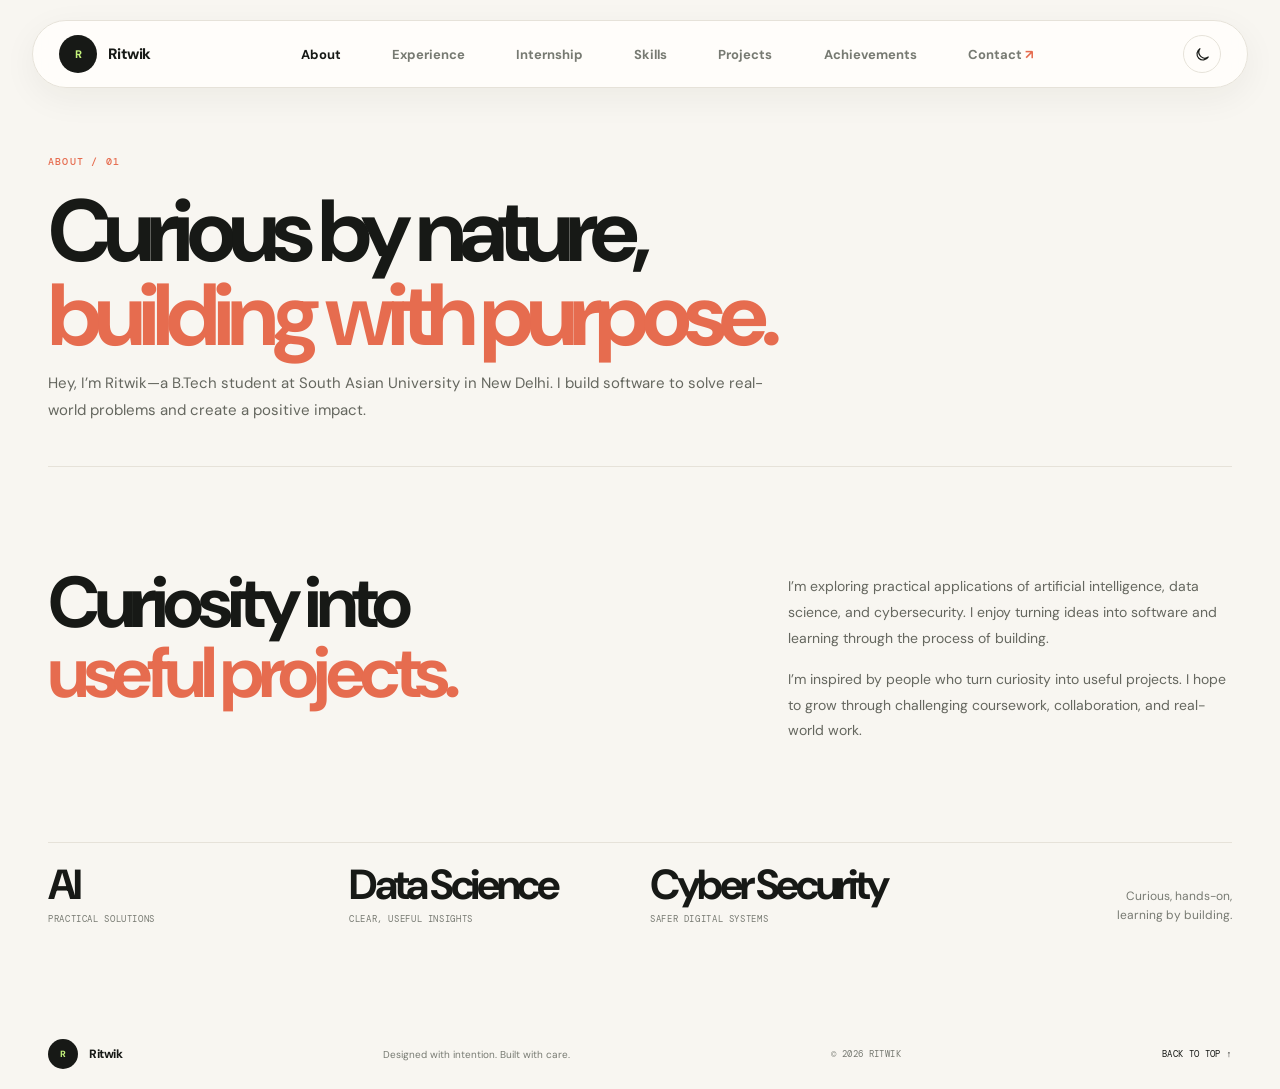
==== commit d1e50517: "Added Internship.html to the portfolio" ====
--- a/about.html
+++ b/about.html
@@ -16,7 +16,7 @@
     <header class="site-header">
       <a class="brand" href="index.html" aria-label="Ritwik, home"><span class="brand-mark">R</span><span>Ritwik</span></a>
       <nav class="site-nav" id="primary-nav" aria-label="Main navigation">
-        <a href="about.html" aria-current="page">About</a><a href="experience.html">Experience</a><a href="skills.html">Skills</a><a href="projects.html">Projects</a><a href="achievements.html">Achievements</a><a href="contact.html">Contact <span class="nav-arrow" aria-hidden="true">↗</span></a>
+        <a href="about.html" aria-current="page">About</a><a href="experience.html">Experience</a><a href="internship.html">Internship</a><a href="skills.html">Skills</a><a href="projects.html">Projects</a><a href="achievements.html">Achievements</a><a href="contact.html">Contact <span class="nav-arrow" aria-hidden="true">↗</span></a>
       </nav>
       <button class="theme-toggle" type="button" aria-label="Switch to dark mode" aria-pressed="false">
         <svg class="theme-icon theme-icon-moon" viewBox="0 0 24 24" aria-hidden="true"><path d="M20.2 15.6A8.5 8.5 0 0 1 8.4 3.8 8.6 8.6 0 1 0 20.2 15.6Z" /></svg>
--- a/styles.css
+++ b/styles.css
@@ -229,6 +229,14 @@
 .card-footer span:last-child span { color: var(--lime); }
 .pin-icon { color: var(--lime); font-size: 14px; }
 .card-decoration { position: absolute; right: 30px; bottom: 70px; color: rgba(255,255,255,.035); font-size: 120px; font-weight: 800; letter-spacing: -.1em; }
+.internship-feature { padding-top: 36px; padding-bottom: 90px; }
+.internship-card { min-height: 370px; padding: 34px 48px 24px; }
+.internship-card .profile-main { margin: 42px 0 40px; }
+.internship-card .avatar { width: 140px; height: 140px; background: #f8f6f1; }
+.internship-card .internship-company-mark > span { color: #4285f4; font-size: 64px; font-weight: 800; }
+.internship-card .profile-intro h1 { margin: 0; font-size: clamp(42px, 7vw, 72px); line-height: 1.1; letter-spacing: -.06em; }
+.internship-card .profile-intro > p:last-child { font-size: 14px; }
+.internship-card .card-decoration { right: 40px; bottom: 35px; font-size: clamp(100px, 18vw, 180px); }
 .hero-index { position: absolute; left: 0; bottom: 51px; color: var(--muted); font: 10px var(--mono); letter-spacing: .08em; }
 .hero .floating-note {
   display: none;
@@ -481,9 +489,7 @@
   .contact-panel { align-items: flex-start; flex-direction: column; gap: 28px; padding: 37px 32px; }
   .contact-actions { flex-wrap: wrap; }
 }
-@media (max-width: 620px) {
-  html { scroll-padding-top: 78px; }
-  .section-shell { width: calc(100% - 40px); }
+@media (max-width: 850px) {
   .site-header { top: 12px; width: calc(100% - 28px); height: 58px; padding: 0 15px; }
   .brand { gap: 8px; font-size: 13px; }
   .brand-mark { width: 33px; height: 33px; }
@@ -520,6 +526,10 @@
   .site-nav.is-open { display: flex; }
   .site-nav a { padding: 13px 4px; border-bottom: 1px solid var(--line); }
   .site-nav a:last-child { border-bottom: 0; }
+}
+@media (max-width: 620px) {
+  html { scroll-padding-top: 78px; }
+  .section-shell { width: calc(100% - 40px); }
   .page-main { padding-top: 102px; }
   .page-hero { padding-top: 29px; padding-bottom: 30px; }
   .page-hero h1 { margin-top: 16px; font-size: clamp(42px, 11vw, 62px); }
@@ -541,6 +551,14 @@
   .profile-intro > p:last-child { font-size: 11px; }
   .card-footer { font-size: 8px; }
   .card-decoration { font-size: 85px; }
+  .internship-feature { padding-top: 25px; padding-bottom: 60px; }
+  .internship-card { min-height: 300px; padding: 21px 17px 15px; }
+  .internship-card .profile-main { margin: 32px 0; }
+  .internship-card .avatar { width: 106px; height: 106px; }
+  .internship-card .internship-company-mark > span { font-size: 48px; }
+  .internship-card .profile-intro h1 { font-size: clamp(34px, 10vw, 48px); }
+  .internship-card .profile-intro > p:last-child { font-size: 11px; }
+  .internship-card .card-decoration { right: 18px; bottom: 40px; font-size: 82px; }
   .hero-index { display: none; }
   .floating-note { display: none; width: 52px; height: 52px; }
   .floating-note svg { width: 30px; }
